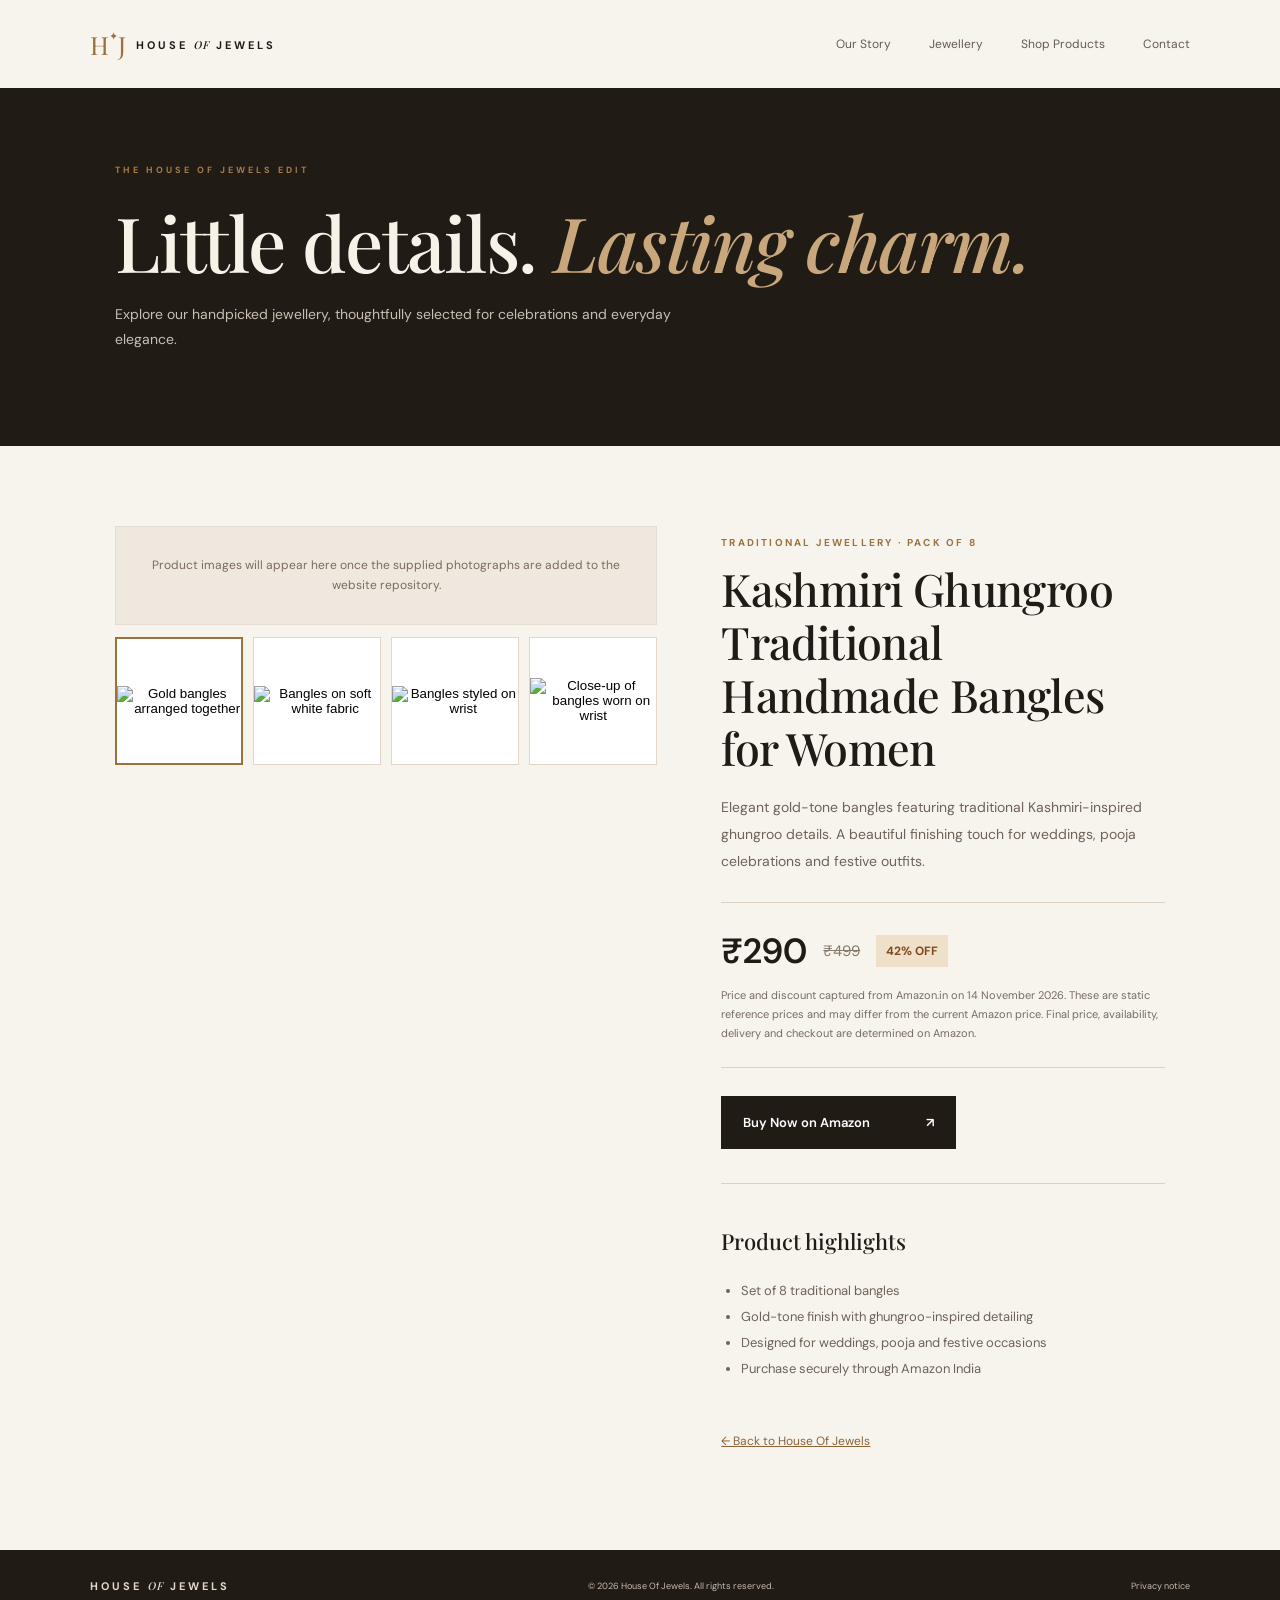
==== products.html @ a2a56f14 "Add product catalogue page with Kashmiri ghungroo bangles and Amazon link" ====
<!doctype html>
<html lang="en">
<head>
<meta charset="utf-8"><meta name="viewport" content="width=device-width, initial-scale=1">
<meta name="description" content="Shop Kashmiri Ghungroo Traditional Handmade Bangles (Pack of 8) from House Of Jewels on Amazon India.">
<meta name="theme-color" content="#17130f">
<title>Shop Jewellery | House Of Jewels</title>
<link rel="preconnect" href="https://fonts.googleapis.com"><link rel="preconnect" href="https://fonts.gstatic.com" crossorigin>
<link href="https://fonts.googleapis.com/css2?family=DM+Sans:wght@400;500;600;700&family=Playfair+Display:wght@500;600;700&display=swap" rel="stylesheet">
<link rel="stylesheet" href="styles.css">
<style>
.shop-hero{background:#211b16;color:#f7f1e7;padding:76px 9vw 80px}.shop-hero h1{font:500 clamp(44px,6vw,76px)/1.1 "Playfair Display",serif;letter-spacing:-1.5px;margin:0 0 18px}.shop-hero h1 em{color:#c7a77b}.shop-hero>p:last-child{color:#c9bfb3;max-width:570px;font-size:14px;line-height:1.8}.product-section{padding:80px 9vw 100px}.product-layout{display:grid;grid-template-columns:minmax(0,1.1fr) minmax(0,.9fr);gap:clamp(30px,5vw,85px);align-items:start}.product-image{width:100%;aspect-ratio:1/1;object-fit:contain;background:#fff;display:block}.gallery-main{background:#fff;border:1px solid #e5ddd1;overflow:hidden}.gallery-thumbs{display:grid;grid-template-columns:repeat(4,1fr);gap:10px;margin-top:12px}.gallery-thumbs button{border:1px solid #e1d6c8;background:#fff;padding:0;cursor:pointer;aspect-ratio:1/1;overflow:hidden}.gallery-thumbs button[aria-pressed=true]{border:2px solid #9b713e}.gallery-thumbs img{width:100%;height:100%;object-fit:contain}.product-kicker{font-size:10px;letter-spacing:2.2px;color:#9b713e;font-weight:700;text-transform:uppercase}.product-info h2{font:500 clamp(32px,3.5vw,48px)/1.18 "Playfair Display",serif;letter-spacing:-.6px;margin:14px 0 20px}.product-desc{color:#6f6257;font-size:14px;line-height:1.9}.price-box{border-top:1px solid #dcd1c2;border-bottom:1px solid #dcd1c2;padding:25px 0;margin:28px 0}.price-row{display:flex;align-items:center;gap:16px;flex-wrap:wrap}.price{font-size:35px;font-weight:600}.mrp{color:#86796c;text-decoration:line-through;font-size:15px}.discount{background:#efe0cb;color:#7e4b1c;font-size:12px;font-weight:700;padding:8px 10px}.price-note{font-size:11px;color:#776b60;line-height:1.7;margin:12px 0 0}.buy-button{display:inline-flex;align-items:center;justify-content:space-between;gap:35px;background:#211b16;color:#fff;text-decoration:none;padding:18px 22px;font-size:13px;font-weight:600;min-width:235px}.buy-button:hover{background:#8b6337}.details{margin-top:34px;padding-top:20px;border-top:1px solid #dcd1c2}.details h3{font:500 22px "Playfair Display",serif}.details ul{padding-left:20px;color:#6f6257;font-size:13px;line-height:2}.back-link{display:inline-block;margin-top:38px;font-size:12px;color:#8b6337}.image-fallback{display:none;padding:28px;text-align:center;color:#7b6b5d;font-size:12px;line-height:1.7;background:#eee8de}.image-fallback.visible{display:block}@media(max-width:760px){.shop-hero{padding:55px 7vw}.product-section{padding:45px 7vw 80px}.product-layout{grid-template-columns:1fr}.gallery-thumbs{gap:7px}.product-info h2{font-size:35px}.buy-button{width:100%}}
</style>
</head>
<body>
<a class="skip-link" href="#main">Skip to content</a>
<header class="site-header">
<a class="brand" href="index.html" aria-label="House Of Jewels home"><span class="brand-mark" aria-hidden="true">H<span>✦</span>J</span><span class="brand-name">HOUSE <i>OF</i> JEWELS</span></a>
<button class="menu-toggle" aria-expanded="false" aria-controls="primary-nav" aria-label="Open navigation"><span></span><span></span></button>
<nav id="primary-nav" class="nav"><a href="index.html#about">Our Story</a><a href="index.html#collections">Jewellery</a><a href="products.html" aria-current="page">Shop Products</a><a href="index.html#contact">Contact</a></nav>
</header>
<main id="main">
<section class="shop-hero"><p class="eyebrow">THE HOUSE OF JEWELS EDIT</p><h1>Little details. <em>Lasting charm.</em></h1><p>Explore our handpicked jewellery, thoughtfully selected for celebrations and everyday elegance.</p></section>
<section class="product-section" aria-label="Available products">
<article class="product-layout">
<div class="gallery">
<div class="gallery-main"><img class="product-image" id="featured-image" src="images/kashmiri-bangles-1.jpg" alt="Gold-tone Kashmiri ghungroo bangles, pack of eight" onerror="this.style.display='none';document.getElementById('image-fallback').classList.add('visible')"><div class="image-fallback" id="image-fallback">Product images will appear here once the supplied photographs are added to the website repository.</div></div>
<div class="gallery-thumbs" aria-label="Product photographs">
<button type="button" aria-label="Show product image 1" aria-pressed="true" data-image="images/kashmiri-bangles-1.jpg"><img src="images/kashmiri-bangles-1.jpg" alt="Gold bangles arranged together" loading="lazy"></button>
<button type="button" aria-label="Show product image 2" aria-pressed="false" data-image="images/kashmiri-bangles-2.jpg"><img src="images/kashmiri-bangles-2.jpg" alt="Bangles on soft white fabric" loading="lazy"></button>
<button type="button" aria-label="Show product image 3" aria-pressed="false" data-image="images/kashmiri-bangles-3.jpg"><img src="images/kashmiri-bangles-3.jpg" alt="Bangles styled on wrist" loading="lazy"></button>
<button type="button" aria-label="Show product image 4" aria-pressed="false" data-image="images/kashmiri-bangles-4.jpg"><img src="images/kashmiri-bangles-4.jpg" alt="Close-up of bangles worn on wrist" loading="lazy"></button>
</div>
</div>
<div class="product-info">
<p class="product-kicker">Traditional Jewellery · Pack of 8</p>
<h2>Kashmiri Ghungroo Traditional Handmade Bangles for Women</h2>
<p class="product-desc">Elegant gold-tone bangles featuring traditional Kashmiri-inspired ghungroo details. A beautiful finishing touch for weddings, pooja celebrations and festive outfits.</p>
<div class="price-box"><div class="price-row"><span class="price">₹290</span><span class="mrp" aria-label="Maximum retail price ₹499">₹499</span><span class="discount">42% OFF</span></div><p class="price-note">Price and discount captured from Amazon.in on 14 November 2026. These are static reference prices and may differ from the current Amazon price. Final price, availability, delivery and checkout are determined on Amazon.</p></div>
<a class="buy-button" href="https://amzn.in/d/06yjEgk7" target="_blank" rel="noopener noreferrer sponsored">Buy Now on Amazon <span aria-hidden="true">↗</span></a>
<div class="details"><h3>Product highlights</h3><ul><li>Set of 8 traditional bangles</li><li>Gold-tone finish with ghungroo-inspired detailing</li><li>Designed for weddings, pooja and festive occasions</li><li>Purchase securely through Amazon India</li></ul></div>
<a class="back-link" href="index.html">← Back to House Of Jewels</a>
</div>
</article>
</section>
</main>
<footer class="footer"><a class="footer-brand" href="index.html">HOUSE <i>OF</i> JEWELS</a><span>© <span id="year"></span> House Of Jewels. All rights reserved.</span><a href="privacy.html">Privacy notice</a></footer>
<script src="script.js"></script>
<script>
document.querySelectorAll('[data-image]').forEach(button=>button.addEventListener('click',()=>{const image=document.getElementById('featured-image');const fallback=document.getElementById('image-fallback');image.style.display='block';fallback.classList.remove('visible');image.src=button.dataset.image;document.querySelectorAll('[data-image]').forEach(b=>b.setAttribute('aria-pressed',String(b===button)))}));
</script>
</body>
</html>
---- styles.css ----
*{box-sizing:border-box}html{scroll-behavior:smooth}body{margin:0;background:#f7f4ee;color:#211b16;font-family:"DM Sans",Arial,sans-serif;-webkit-font-smoothing:antialiased}a{color:inherit}.skip-link{position:absolute;left:-999px;top:10px;background:#fff;padding:12px;z-index:20}.skip-link:focus{left:10px}.site-header{height:88px;padding:0 7vw;display:flex;align-items:center;justify-content:space-between;background:#f7f4ee;position:relative;z-index:5}.brand{text-decoration:none;display:flex;align-items:center;gap:13px}.brand-mark{font-family:"Playfair Display",serif;font-size:25px;letter-spacing:-3px;color:#9b713e}.brand-mark span{font-size:11px;vertical-align:top;margin:0 3px}.brand-name,.footer-brand{font-size:11px;letter-spacing:3px;font-weight:700}.brand-name i,.footer-brand i{font-family:"Playfair Display",serif;font-weight:500;letter-spacing:1px}.nav{display:flex;gap:38px}.nav a{text-decoration:none;font-size:12px;color:#665b50}.nav a:hover,.footer a:hover{color:#a77940}.menu-toggle{display:none;background:none;border:0}.hero{background:#211b16;color:#f7f1e7;min-height:590px;padding:80px 7vw 25px;position:relative;display:grid;grid-template-columns:1fr 1fr;align-items:center;overflow:hidden}.hero-copy{position:relative;z-index:2;padding:15px 0 55px}.eyebrow{font-size:9px;letter-spacing:3px;font-weight:700;color:#a77c48;margin:0 0 24px}.eyebrow span{display:inline-block;width:24px;height:1px;background:#a77c48;vertical-align:middle;margin-right:10px}.hero h1,h2{font-family:"Playfair Display",Georgia,serif;font-weight:500;letter-spacing:-1.5px}.hero h1{font-size:clamp(54px,7vw,92px);line-height:.99;margin:0 0 28px}.hero h1 em,h2 em{color:#c7a77b;font-weight:500}.hero-intro{max-width:430px;color:#c9bfb3;font-size:14px;line-height:1.9;margin:0 0 32px}.button{display:inline-flex;align-items:center;gap:30px;padding:16px 20px;text-decoration:none;font-size:11px;letter-spacing:.5px}.button-light{background:#c6a477;color:#211b16}.button-light:hover{background:#dfc29a}.hero-art{height:420px;position:relative;display:flex;align-items:center;justify-content:center}.halo{position:absolute;border:1px solid rgba(211,174,122,.25);border-radius:50%;width:350px;height:350px}.halo-two{width:285px;height:285px;border-color:rgba(211,174,122,.38)}.gold-disc{width:180px;height:180px;border-radius:50%;background:radial-gradient(circle at 35% 28%,#f5dfad 0,#c89a59 35%,#82562b 72%,#d2ae76 100%);box-shadow:0 25px 70px #0008,inset -15px -12px 25px #56371966;transform:translate(12px,-5px)}.gold-line{position:absolute;width:250px;height:250px;border:2px solid #d5b27b;border-radius:50%;transform:rotateX(68deg) rotate(-25deg);box-shadow:0 0 15px #d4ad7266}.hero-caption{position:absolute;bottom:18px;left:5%;right:5%;display:flex;justify-content:space-between;color:#a99b8b;font-size:8px;letter-spacing:2px}.hero-bottom{grid-column:1/-1;border-top:1px solid #ffffff25;padding-top:17px;display:flex;justify-content:space-between;color:#9e9183;font-size:8px;letter-spacing:2px}.section{padding:115px 10vw}.intro-grid{display:grid;grid-template-columns:1fr 1fr;gap:9vw}.intro h2,.section h2,.contact h2{font-size:clamp(42px,5vw,64px);line-height:1.08;margin:0}.intro h2 em,.section h2 em,.contact h2 em{color:#a77c48}.intro-text{max-width:500px}.lead{font-family:"Playfair Display",serif;font-size:23px;line-height:1.4;margin:0 0 20px}.intro-text p:not(.lead){font-size:13px;line-height:2;color:#766b60}.collections{background:#eee8de}.section-heading{display:flex;justify-content:space-between;align-items:end;margin-bottom:48px}.section-heading>p{max-width:220px;font-size:12px;line-height:1.8;color:#766b60}.editorial-grid{display:grid;grid-template-columns:repeat(3,1fr);gap:22px}.editorial-card{min-width:0}.abstract-art{height:330px;position:relative;overflow:hidden;background:#d8c7ae;display:flex;align-items:center;justify-content:center}.art-one{background:linear-gradient(140deg,#d9c8ae,#a98a64)}.ring-shape{width:190px;height:190px;border:12px solid #d8b77f;border-radius:50%;transform:rotateX(65deg) rotate(-20deg);box-shadow:0 18px 25px #4a321d44,inset 0 0 0 2px #f4dfb5}.art-two{background:linear-gradient(145deg,#c7b8a7,#eee4d5)}.pearl-shape{width:95px;height:95px;border-radius:50%;background:radial-gradient(circle at 30% 25%,#fff,#e8ddcb 48%,#a89479);box-shadow:15px 20px 35px #59452c55}.pearl-shape.small{width:45px;height:45px;position:absolute;transform:translate(75px,65px)}.art-three{background:linear-gradient(135deg,#b2a18c,#e4d8c7)}.arc-shape{width:210px;height:210px;border:7px solid #9b6e3c;border-radius:50%;border-bottom-color:transparent;transform:rotate(35deg);box-shadow:0 15px 22px #49331d44}.card-label{display:flex;align-items:center;gap:17px;padding:18px 0;border-bottom:1px solid #cfc4b5}.card-label span{font-size:9px;color:#a77c48}.card-label h3{font-family:"Playfair Display",serif;font-size:18px;font-weight:500;margin:0}.note{font-size:10px;color:#81766a;margin-top:22px}.quote-band{background:#29221b;color:#f7f1e7;text-align:center;padding:90px 12vw}.quote-band blockquote{font-family:"Playfair Display",serif;font-size:clamp(28px,4vw,47px);line-height:1.3;max-width:800px;margin:0 auto 28px}.ornament{color:#c7a477}.contact{display:grid;grid-template-columns:1.4fr .6fr;gap:8vw;align-items:center}.contact-copy>p:not(.eyebrow){max-width:430px;font-size:13px;line-height:1.9;color:#766b60;margin:25px 0}.email-link{display:inline-block;color:#8b6337;text-decoration:none;border-bottom:1px solid #c6a477;padding-bottom:8px;font-size:13px}.email-link span{padding-left:15px}.contact-aside{text-align:center;border-left:1px solid #d9d0c4;padding:25px}.contact-seal{width:135px;height:135px;border:1px solid #b58a58;border-radius:50%;display:grid;place-content:center;margin:0 auto 20px;font-family:"Playfair Display",serif;font-size:36px;color:#9b713e;letter-spacing:-5px}.contact-seal span{font-size:13px}.contact-aside p{font-size:9px;letter-spacing:3px;font-weight:700}.contact-aside>span{font-size:8px;letter-spacing:3px;color:#8b7e70}.footer{padding:28px 7vw;background:#211b16;color:#c7bbae;display:flex;justify-content:space-between;align-items:center;gap:20px;font-size:9px}.footer-brand{text-decoration:none;color:#e5d8c6}.footer a:not(.footer-brand){color:#c7bbae;text-decoration:none}.privacy-page{max-width:780px;margin:70px auto;padding:0 24px 90px;min-height:70vh}.privacy-page h1{font:500 48px "Playfair Display",serif}.privacy-page p{font-size:14px;line-height:1.9;color:#655b51}.privacy-page a{color:#8b6337}
@media(max-width:760px){.site-header{height:72px;padding:0 6vw}.menu-toggle{display:flex;flex-direction:column;gap:6px;padding:10px}.menu-toggle span{width:22px;height:1px;background:#211b16}.nav{display:none;position:absolute;top:72px;left:0;right:0;background:#f7f4ee;padding:20px 6vw 25px;flex-direction:column;gap:20px;border-top:1px solid #e7dfd4}.nav.open{display:flex}.hero{padding:65px 7vw 22px;grid-template-columns:1fr;min-height:0}.hero-copy{padding:0}.hero h1{font-size:61px}.hero-art{height:300px;margin-top:5px}.halo{width:260px;height:260px}.halo-two{width:210px;height:210px}.gold-disc{width:135px;height:135px}.gold-line{width:190px;height:190px}.hero-bottom{font-size:7px;gap:10px}.hero-bottom span:nth-child(2){display:none}.section{padding:78px 7vw}.intro-grid{grid-template-columns:1fr;gap:28px}.intro h2,.section h2,.contact h2{font-size:47px}.section-heading{display:block}.section-heading>p{margin-top:18px}.editorial-grid{grid-template-columns:1fr;gap:30px}.abstract-art{height:300px}.quote-band{padding:75px 8vw}.contact{grid-template-columns:1fr;gap:35px}.contact-aside{border-left:0;border-top:1px solid #d9d0c4}.footer{padding:25px 7vw;flex-wrap:wrap}.footer span{order:3;width:100%}.privacy-page{margin-top:45px}}
@media(prefers-reduced-motion:reduce){html{scroll-behavior:auto}}
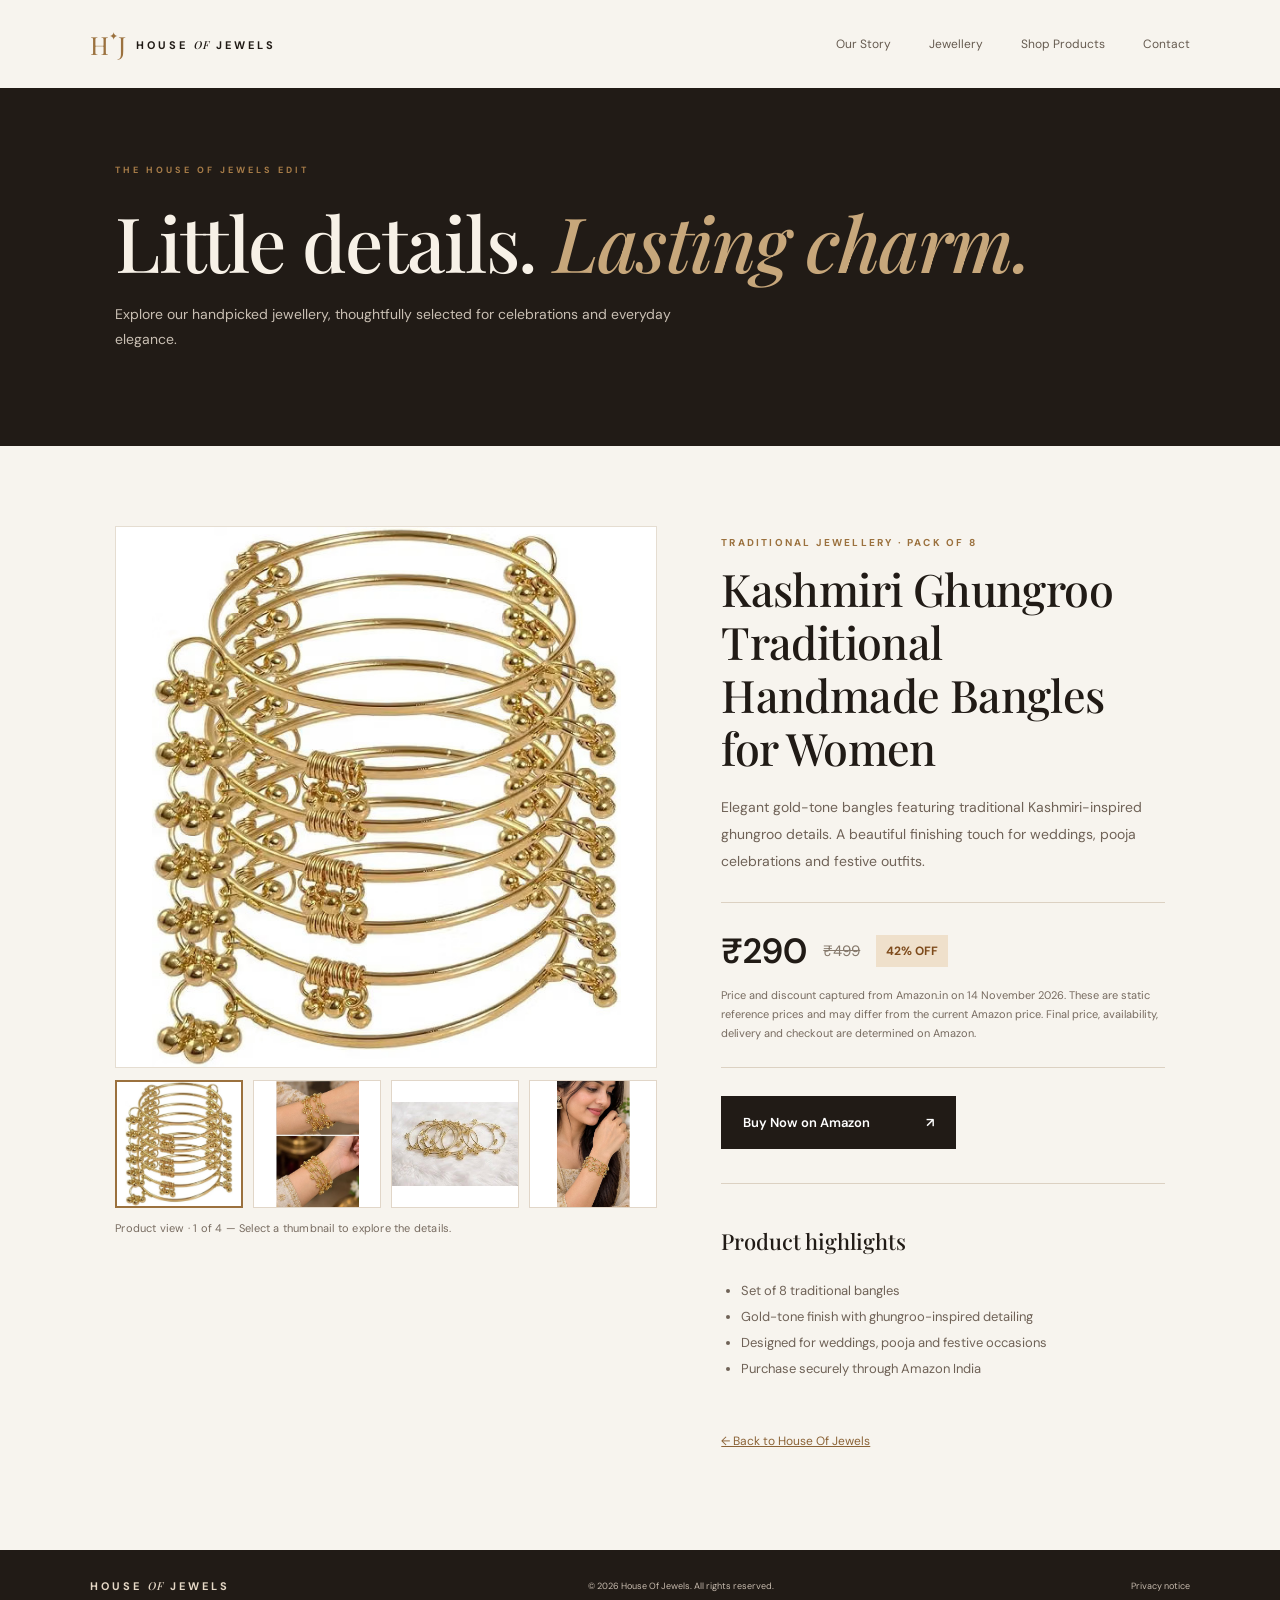
==== commit 4d29232c: "Polish product image gallery for four uploaded photographs" ====
--- a/products.html
+++ b/products.html
@@ -9,7 +9,7 @@
 <link href="https://fonts.googleapis.com/css2?family=DM+Sans:wght@400;500;600;700&family=Playfair+Display:wght@500;600;700&display=swap" rel="stylesheet">
 <link rel="stylesheet" href="styles.css">
 <style>
-.shop-hero{background:#211b16;color:#f7f1e7;padding:76px 9vw 80px}.shop-hero h1{font:500 clamp(44px,6vw,76px)/1.1 "Playfair Display",serif;letter-spacing:-1.5px;margin:0 0 18px}.shop-hero h1 em{color:#c7a77b}.shop-hero>p:last-child{color:#c9bfb3;max-width:570px;font-size:14px;line-height:1.8}.product-section{padding:80px 9vw 100px}.product-layout{display:grid;grid-template-columns:minmax(0,1.1fr) minmax(0,.9fr);gap:clamp(30px,5vw,85px);align-items:start}.product-image{width:100%;aspect-ratio:1/1;object-fit:contain;background:#fff;display:block}.gallery-main{background:#fff;border:1px solid #e5ddd1;overflow:hidden}.gallery-thumbs{display:grid;grid-template-columns:repeat(4,1fr);gap:10px;margin-top:12px}.gallery-thumbs button{border:1px solid #e1d6c8;background:#fff;padding:0;cursor:pointer;aspect-ratio:1/1;overflow:hidden}.gallery-thumbs button[aria-pressed=true]{border:2px solid #9b713e}.gallery-thumbs img{width:100%;height:100%;object-fit:contain}.product-kicker{font-size:10px;letter-spacing:2.2px;color:#9b713e;font-weight:700;text-transform:uppercase}.product-info h2{font:500 clamp(32px,3.5vw,48px)/1.18 "Playfair Display",serif;letter-spacing:-.6px;margin:14px 0 20px}.product-desc{color:#6f6257;font-size:14px;line-height:1.9}.price-box{border-top:1px solid #dcd1c2;border-bottom:1px solid #dcd1c2;padding:25px 0;margin:28px 0}.price-row{display:flex;align-items:center;gap:16px;flex-wrap:wrap}.price{font-size:35px;font-weight:600}.mrp{color:#86796c;text-decoration:line-through;font-size:15px}.discount{background:#efe0cb;color:#7e4b1c;font-size:12px;font-weight:700;padding:8px 10px}.price-note{font-size:11px;color:#776b60;line-height:1.7;margin:12px 0 0}.buy-button{display:inline-flex;align-items:center;justify-content:space-between;gap:35px;background:#211b16;color:#fff;text-decoration:none;padding:18px 22px;font-size:13px;font-weight:600;min-width:235px}.buy-button:hover{background:#8b6337}.details{margin-top:34px;padding-top:20px;border-top:1px solid #dcd1c2}.details h3{font:500 22px "Playfair Display",serif}.details ul{padding-left:20px;color:#6f6257;font-size:13px;line-height:2}.back-link{display:inline-block;margin-top:38px;font-size:12px;color:#8b6337}.image-fallback{display:none;padding:28px;text-align:center;color:#7b6b5d;font-size:12px;line-height:1.7;background:#eee8de}.image-fallback.visible{display:block}@media(max-width:760px){.shop-hero{padding:55px 7vw}.product-section{padding:45px 7vw 80px}.product-layout{grid-template-columns:1fr}.gallery-thumbs{gap:7px}.product-info h2{font-size:35px}.buy-button{width:100%}}
+.shop-hero{background:#211b16;color:#f7f1e7;padding:76px 9vw 80px}.shop-hero h1{font:500 clamp(44px,6vw,76px)/1.1 "Playfair Display",serif;letter-spacing:-1.5px;margin:0 0 18px}.shop-hero h1 em{color:#c7a77b}.shop-hero>p:last-child{color:#c9bfb3;max-width:570px;font-size:14px;line-height:1.8}.product-section{padding:80px 9vw 100px}.product-layout{display:grid;grid-template-columns:minmax(0,1.1fr) minmax(0,.9fr);gap:clamp(30px,5vw,85px);align-items:start}.product-image{width:100%;aspect-ratio:1/1;object-fit:contain;background:#fff;display:block}.gallery-main{background:#fff;border:1px solid #e5ddd1;overflow:hidden}.gallery-thumbs{display:grid;grid-template-columns:repeat(4,1fr);gap:10px;margin-top:12px}.gallery-thumbs button{border:1px solid #e1d6c8;background:#fff;padding:0;cursor:pointer;aspect-ratio:1/1;overflow:hidden}.gallery-thumbs button[aria-pressed=true]{border:2px solid #9b713e}.gallery-thumbs img{width:100%;height:100%;object-fit:contain}.product-kicker{font-size:10px;letter-spacing:2.2px;color:#9b713e;font-weight:700;text-transform:uppercase}.product-info h2{font:500 clamp(32px,3.5vw,48px)/1.18 "Playfair Display",serif;letter-spacing:-.6px;margin:14px 0 20px}.product-desc{color:#6f6257;font-size:14px;line-height:1.9}.price-box{border-top:1px solid #dcd1c2;border-bottom:1px solid #dcd1c2;padding:25px 0;margin:28px 0}.price-row{display:flex;align-items:center;gap:16px;flex-wrap:wrap}.price{font-size:35px;font-weight:600}.mrp{color:#86796c;text-decoration:line-through;font-size:15px}.discount{background:#efe0cb;color:#7e4b1c;font-size:12px;font-weight:700;padding:8px 10px}.price-note{font-size:11px;color:#776b60;line-height:1.7;margin:12px 0 0}.buy-button{display:inline-flex;align-items:center;justify-content:space-between;gap:35px;background:#211b16;color:#fff;text-decoration:none;padding:18px 22px;font-size:13px;font-weight:600;min-width:235px}.buy-button:hover{background:#8b6337}.details{margin-top:34px;padding-top:20px;border-top:1px solid #dcd1c2}.details h3{font:500 22px "Playfair Display",serif}.details ul{padding-left:20px;color:#6f6257;font-size:13px;line-height:2}.back-link{display:inline-block;margin-top:38px;font-size:12px;color:#8b6337}.gallery-hint{font-size:11px;color:#776b60;margin:13px 0 0;letter-spacing:.2px}.gallery-thumbs button:focus-visible{outline:3px solid #9b713e;outline-offset:3px}.image-fallback{display:none;padding:28px;text-align:center;color:#7b6b5d;font-size:12px;line-height:1.7;background:#eee8de}.image-fallback.visible{display:block}@media(max-width:760px){.shop-hero{padding:55px 7vw}.product-section{padding:45px 7vw 80px}.product-layout{grid-template-columns:1fr}.gallery-thumbs{gap:7px}.product-info h2{font-size:35px}.buy-button{width:100%}}
 </style>
 </head>
 <body>
@@ -24,13 +24,14 @@
 <section class="product-section" aria-label="Available products">
 <article class="product-layout">
 <div class="gallery">
-<div class="gallery-main"><img class="product-image" id="featured-image" src="images/kashmiri-bangles-1.jpg" alt="Gold-tone Kashmiri ghungroo bangles, pack of eight" onerror="this.style.display='none';document.getElementById('image-fallback').classList.add('visible')"><div class="image-fallback" id="image-fallback">Product images will appear here once the supplied photographs are added to the website repository.</div></div>
+<div class="gallery-main"><img class="product-image" id="featured-image" src="Images/kashmiri-bangles-1.jpg" alt="Gold-tone Kashmiri ghungroo bangles, pack of eight" onerror="this.style.display='none';document.getElementById('image-fallback').classList.add('visible')"><div class="image-fallback" id="image-fallback">The selected product photograph could not be loaded.</div></div>
 <div class="gallery-thumbs" aria-label="Product photographs">
-<button type="button" aria-label="Show product image 1" aria-pressed="true" data-image="images/kashmiri-bangles-1.jpg"><img src="images/kashmiri-bangles-1.jpg" alt="Gold bangles arranged together" loading="lazy"></button>
-<button type="button" aria-label="Show product image 2" aria-pressed="false" data-image="images/kashmiri-bangles-2.jpg"><img src="images/kashmiri-bangles-2.jpg" alt="Bangles on soft white fabric" loading="lazy"></button>
-<button type="button" aria-label="Show product image 3" aria-pressed="false" data-image="images/kashmiri-bangles-3.jpg"><img src="images/kashmiri-bangles-3.jpg" alt="Bangles styled on wrist" loading="lazy"></button>
-<button type="button" aria-label="Show product image 4" aria-pressed="false" data-image="images/kashmiri-bangles-4.jpg"><img src="images/kashmiri-bangles-4.jpg" alt="Close-up of bangles worn on wrist" loading="lazy"></button>
+<button type="button" aria-label="Show product image 1" aria-pressed="true" data-image="Images/kashmiri-bangles-1.jpg"><img src="Images/kashmiri-bangles-1.jpg" alt="Gold bangles arranged together" loading="lazy"></button>
+<button type="button" aria-label="Show product image 2" aria-pressed="false" data-image="Images/kashmiri-bangles-2.jpg"><img src="Images/kashmiri-bangles-2.jpg" alt="Bangles on soft white fabric" loading="lazy"></button>
+<button type="button" aria-label="Show product image 3" aria-pressed="false" data-image="Images/kashmiri-bangles-3.jpg"><img src="Images/kashmiri-bangles-3.jpg" alt="Bangles styled on wrist" loading="lazy"></button>
+<button type="button" aria-label="Show product image 4" aria-pressed="false" data-image="Images/kashmiri-bangles-4.jpg"><img src="Images/kashmiri-bangles-4.jpg" alt="Close-up of bangles worn on wrist" loading="lazy"></button>
 </div>
+<p class="gallery-hint" id="gallery-hint" aria-live="polite">Product view · 1 of 4 — Select a thumbnail to explore the details.</p>
 </div>
 <div class="product-info">
 <p class="product-kicker">Traditional Jewellery · Pack of 8</p>
@@ -47,7 +48,20 @@
 <footer class="footer"><a class="footer-brand" href="index.html">HOUSE <i>OF</i> JEWELS</a><span>© <span id="year"></span> House Of Jewels. All rights reserved.</span><a href="privacy.html">Privacy notice</a></footer>
 <script src="script.js"></script>
 <script>
-document.querySelectorAll('[data-image]').forEach(button=>button.addEventListener('click',()=>{const image=document.getElementById('featured-image');const fallback=document.getElementById('image-fallback');image.style.display='block';fallback.classList.remove('visible');image.src=button.dataset.image;document.querySelectorAll('[data-image]').forEach(b=>b.setAttribute('aria-pressed',String(b===button)))}));
+const featuredImage=document.getElementById('featured-image');
+const galleryFallback=document.getElementById('image-fallback');
+const galleryHint=document.getElementById('gallery-hint');
+const thumbs=[...document.querySelectorAll('[data-image]')];
+thumbs.forEach((button,index)=>button.addEventListener('click',()=>{
+  if(featuredImage.getAttribute('src')!==button.dataset.image){
+    featuredImage.style.display='block';
+    galleryFallback.classList.remove('visible');
+    featuredImage.src=button.dataset.image;
+    featuredImage.alt=button.querySelector('img').alt;
+  }
+  thumbs.forEach(b=>b.setAttribute('aria-pressed',String(b===button)));
+  galleryHint.textContent='Product view · '+(index+1)+' of '+thumbs.length;
+}));
 </script>
 </body>
 </html>
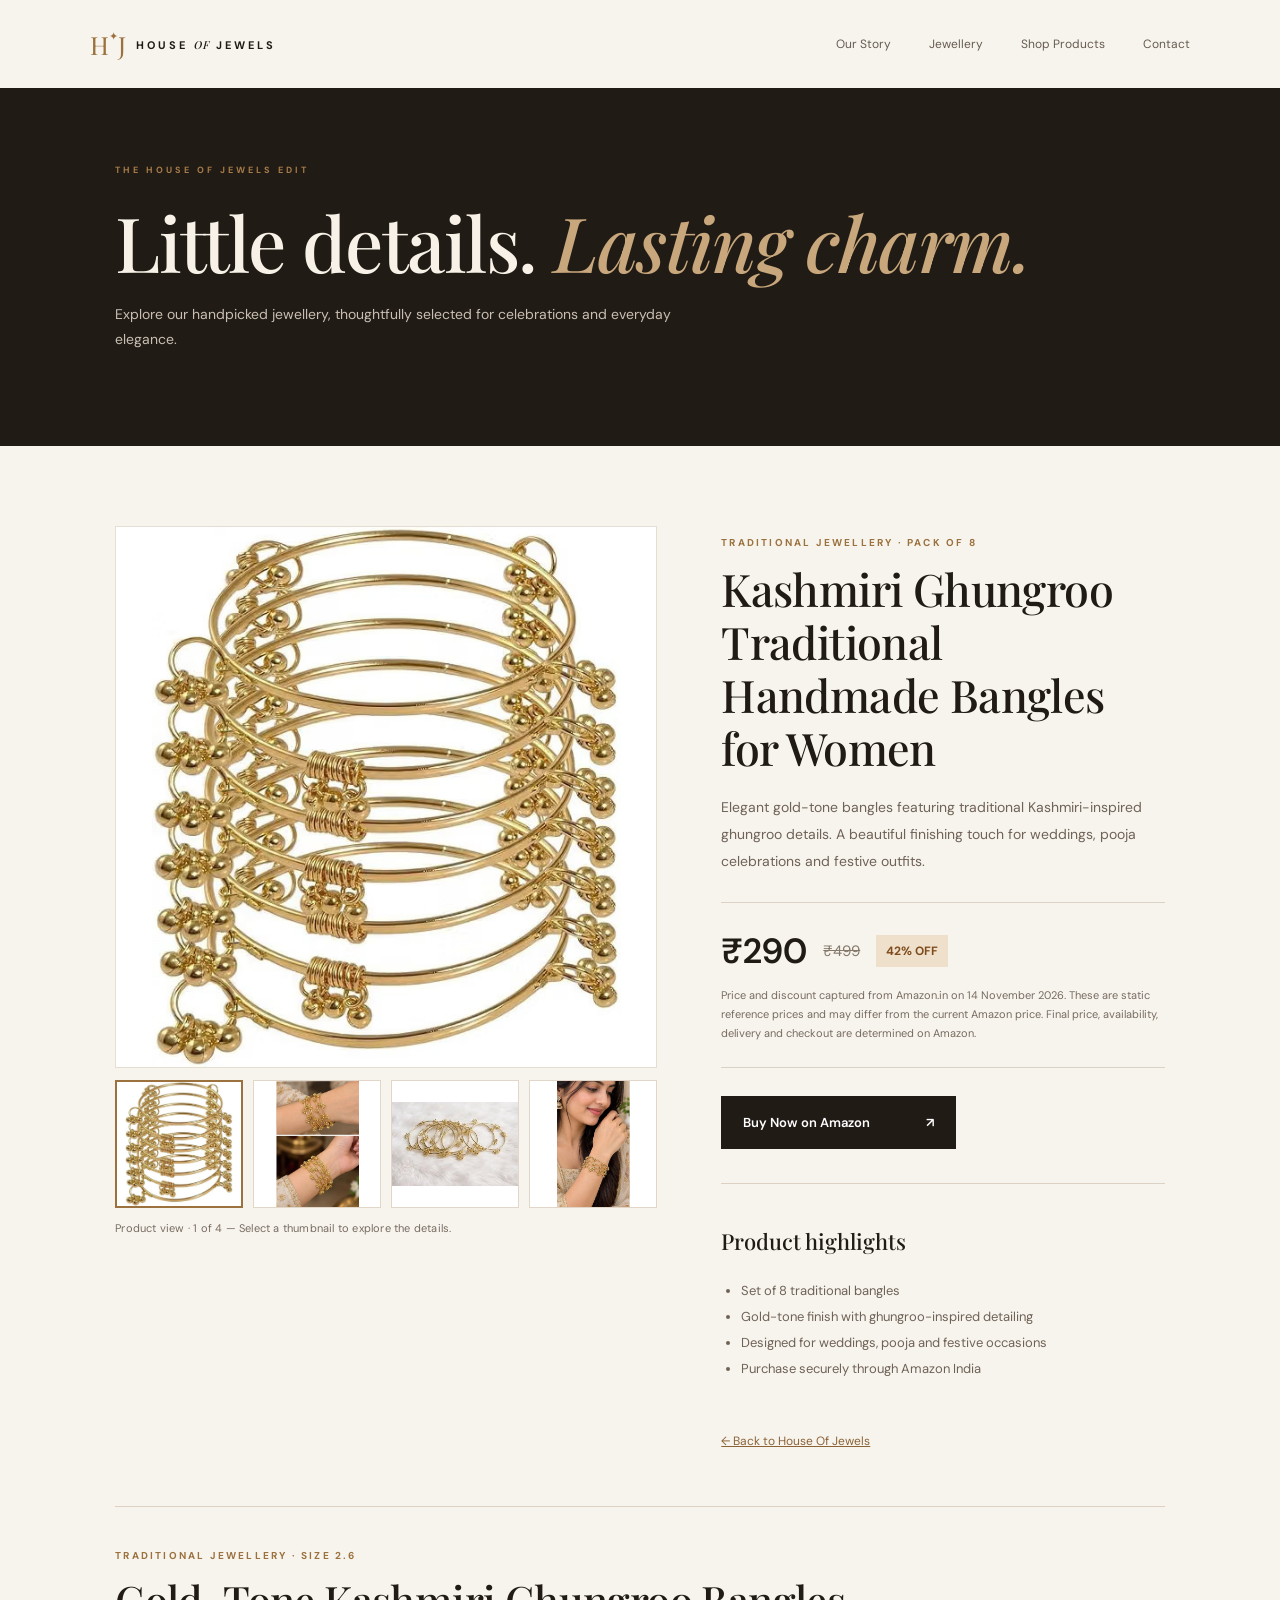
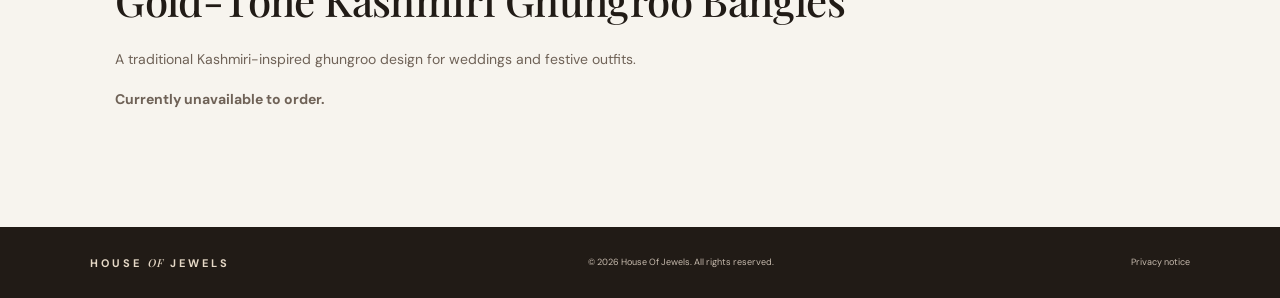
==== commit 69b6d80b: "Add gold-tone size 2.6 bangle preview" ====
--- a/products.html
+++ b/products.html
@@ -10,6 +10,8 @@
 <link rel="stylesheet" href="styles.css">
 <style>
 .shop-hero{background:#211b16;color:#f7f1e7;padding:76px 9vw 80px}.shop-hero h1{font:500 clamp(44px,6vw,76px)/1.1 "Playfair Display",serif;letter-spacing:-1.5px;margin:0 0 18px}.shop-hero h1 em{color:#c7a77b}.shop-hero>p:last-child{color:#c9bfb3;max-width:570px;font-size:14px;line-height:1.8}.product-section{padding:80px 9vw 100px}.product-layout{display:grid;grid-template-columns:minmax(0,1.1fr) minmax(0,.9fr);gap:clamp(30px,5vw,85px);align-items:start}.product-image{width:100%;aspect-ratio:1/1;object-fit:contain;background:#fff;display:block}.gallery-main{background:#fff;border:1px solid #e5ddd1;overflow:hidden}.gallery-thumbs{display:grid;grid-template-columns:repeat(4,1fr);gap:10px;margin-top:12px}.gallery-thumbs button{border:1px solid #e1d6c8;background:#fff;padding:0;cursor:pointer;aspect-ratio:1/1;overflow:hidden}.gallery-thumbs button[aria-pressed=true]{border:2px solid #9b713e}.gallery-thumbs img{width:100%;height:100%;object-fit:contain}.product-kicker{font-size:10px;letter-spacing:2.2px;color:#9b713e;font-weight:700;text-transform:uppercase}.product-info h2{font:500 clamp(32px,3.5vw,48px)/1.18 "Playfair Display",serif;letter-spacing:-.6px;margin:14px 0 20px}.product-desc{color:#6f6257;font-size:14px;line-height:1.9}.price-box{border-top:1px solid #dcd1c2;border-bottom:1px solid #dcd1c2;padding:25px 0;margin:28px 0}.price-row{display:flex;align-items:center;gap:16px;flex-wrap:wrap}.price{font-size:35px;font-weight:600}.mrp{color:#86796c;text-decoration:line-through;font-size:15px}.discount{background:#efe0cb;color:#7e4b1c;font-size:12px;font-weight:700;padding:8px 10px}.price-note{font-size:11px;color:#776b60;line-height:1.7;margin:12px 0 0}.buy-button{display:inline-flex;align-items:center;justify-content:space-between;gap:35px;background:#211b16;color:#fff;text-decoration:none;padding:18px 22px;font-size:13px;font-weight:600;min-width:235px}.buy-button:hover{background:#8b6337}.details{margin-top:34px;padding-top:20px;border-top:1px solid #dcd1c2}.details h3{font:500 22px "Playfair Display",serif}.details ul{padding-left:20px;color:#6f6257;font-size:13px;line-height:2}.back-link{display:inline-block;margin-top:38px;font-size:12px;color:#8b6337}.gallery-hint{font-size:11px;color:#776b60;margin:13px 0 0;letter-spacing:.2px}.gallery-thumbs button:focus-visible{outline:3px solid #9b713e;outline-offset:3px}.image-fallback{display:none;padding:28px;text-align:center;color:#7b6b5d;font-size:12px;line-height:1.7;background:#eee8de}.image-fallback.visible{display:block}@media(max-width:760px){.shop-hero{padding:55px 7vw}.product-section{padding:45px 7vw 80px}.product-layout{grid-template-columns:1fr}.gallery-thumbs{gap:7px}.product-info h2{font-size:35px}.buy-button{width:100%}}
+
+.product-preview{margin-top:56px;padding:32px 0 0;border-top:1px solid #dcd1c2}.product-preview .product-desc{max-width:55ch}.product-preview h2{font-size:clamp(28px,3.5vw,42px)}
 </style>
 </head>
 <body>
@@ -21,7 +23,7 @@
 </header>
 <main id="main">
 <section class="shop-hero"><p class="eyebrow">THE HOUSE OF JEWELS EDIT</p><h1>Little details. <em>Lasting charm.</em></h1><p>Explore our handpicked jewellery, thoughtfully selected for celebrations and everyday elegance.</p></section>
-<section class="product-section" aria-label="Available products">
+<section class="product-section" aria-label="Bangles">
 <article class="product-layout">
 <div class="gallery">
 <div class="gallery-main"><img class="product-image" id="featured-image" src="Images/kashmiri-bangles-1.jpg" alt="Gold-tone Kashmiri ghungroo bangles, pack of eight" onerror="this.style.display='none';document.getElementById('image-fallback').classList.add('visible')"><div class="image-fallback" id="image-fallback">The selected product photograph could not be loaded.</div></div>
@@ -38,10 +40,16 @@
 <h2>Kashmiri Ghungroo Traditional Handmade Bangles for Women</h2>
 <p class="product-desc">Elegant gold-tone bangles featuring traditional Kashmiri-inspired ghungroo details. A beautiful finishing touch for weddings, pooja celebrations and festive outfits.</p>
 <div class="price-box"><div class="price-row"><span class="price">₹290</span><span class="mrp" aria-label="Maximum retail price ₹499">₹499</span><span class="discount">42% OFF</span></div><p class="price-note">Price and discount captured from Amazon.in on 14 November 2026. These are static reference prices and may differ from the current Amazon price. Final price, availability, delivery and checkout are determined on Amazon.</p></div>
-<a class="buy-button" href="https://amzn.in/d/06yjEgk7" target="_blank" rel="noopener noreferrer sponsored">Buy Now on Amazon <span aria-hidden="true">↗</span></a>
+<a class="buy-button" href="https://www.amazon.in/dp/B0HJHMZ9S3" target="_blank" rel="noopener noreferrer sponsored">Buy Now on Amazon <span aria-hidden="true">↗</span></a>
 <div class="details"><h3>Product highlights</h3><ul><li>Set of 8 traditional bangles</li><li>Gold-tone finish with ghungroo-inspired detailing</li><li>Designed for weddings, pooja and festive occasions</li><li>Purchase securely through Amazon India</li></ul></div>
 <a class="back-link" href="index.html">← Back to House Of Jewels</a>
 </div>
+</article>
+<article class="product-info product-preview" id="gold-tone-size-2-6" aria-labelledby="gold-tone-size-2-6-title">
+<p class="product-kicker">Traditional Jewellery · Size 2.6</p>
+<h2 id="gold-tone-size-2-6-title">Gold-Tone Kashmiri Ghungroo Bangles</h2>
+<p class="product-desc">A traditional Kashmiri-inspired ghungroo design for weddings and festive outfits.</p>
+<p class="product-desc"><strong>Currently unavailable to order.</strong></p>
 </article>
 </section>
 </main>
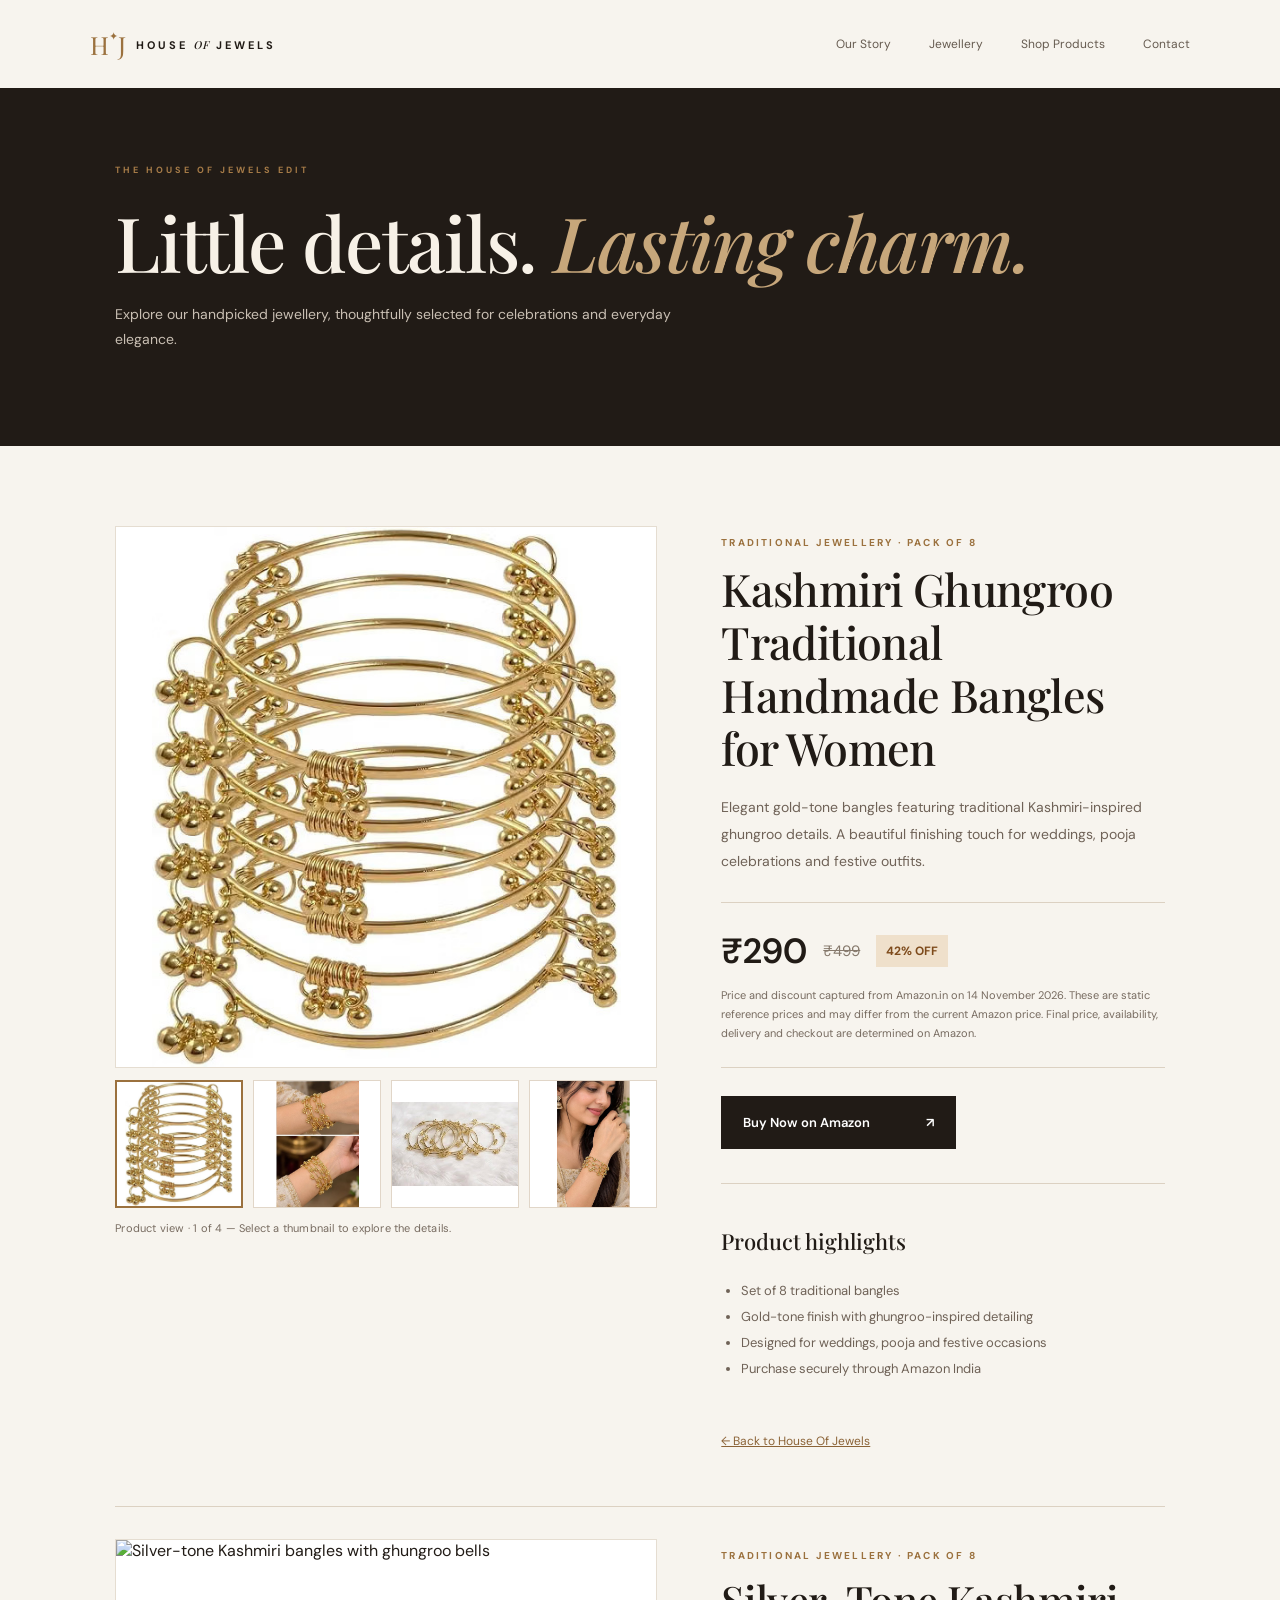
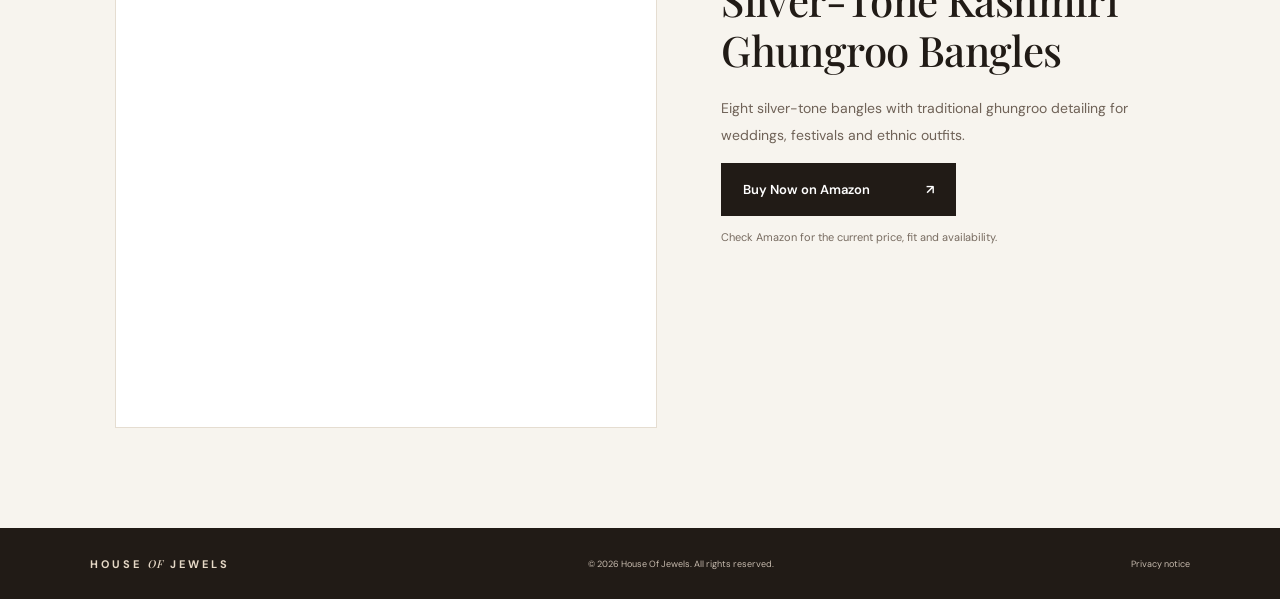
==== commit 1e51856f: "Publish silver-tone Kashmiri Ghungroo bangles on the shop page" ====
--- a/products.html
+++ b/products.html
@@ -2,7 +2,7 @@
 <html lang="en">
 <head>
 <meta charset="utf-8"><meta name="viewport" content="width=device-width, initial-scale=1">
-<meta name="description" content="Shop Kashmiri Ghungroo Traditional Handmade Bangles (Pack of 8) from House Of Jewels on Amazon India.">
+<meta name="description" content="Shop gold-tone and silver-tone Kashmiri Ghungroo Bangles from House Of Jewels on Amazon India.">
 <meta name="theme-color" content="#17130f">
 <title>Shop Jewellery | House Of Jewels</title>
 <link rel="preconnect" href="https://fonts.googleapis.com"><link rel="preconnect" href="https://fonts.gstatic.com" crossorigin>
@@ -45,11 +45,15 @@
 <a class="back-link" href="index.html">← Back to House Of Jewels</a>
 </div>
 </article>
-<article class="product-info product-preview" id="gold-tone-size-2-6" aria-labelledby="gold-tone-size-2-6-title">
-<p class="product-kicker">Traditional Jewellery · Size 2.6</p>
-<h2 id="gold-tone-size-2-6-title">Gold-Tone Kashmiri Ghungroo Bangles</h2>
-<p class="product-desc">A traditional Kashmiri-inspired ghungroo design for weddings and festive outfits.</p>
-<p class="product-desc"><strong>Currently unavailable to order.</strong></p>
+<article class="product-layout product-preview" id="silver-kashmiri-ghungroo" aria-labelledby="silver-kashmiri-title">
+<div class="gallery-main"><img class="product-image" src="https://m.media-amazon.com/images/I/51xlQnN7ujL.jpg" width="500" height="487" alt="Silver-tone Kashmiri bangles with ghungroo bells" loading="lazy"></div>
+<div class="product-info">
+<p class="product-kicker">Traditional Jewellery · Pack of 8</p>
+<h2 id="silver-kashmiri-title">Silver-Tone Kashmiri Ghungroo Bangles</h2>
+<p class="product-desc">Eight silver-tone bangles with traditional ghungroo detailing for weddings, festivals and ethnic outfits.</p>
+<a class="buy-button" href="https://www.amazon.in/dp/B0HRV9684T" target="_blank" rel="noopener noreferrer sponsored">Buy Now on Amazon <span aria-hidden="true">↗</span></a>
+<p class="price-note">Check Amazon for the current price, fit and availability.</p>
+</div>
 </article>
 </section>
 </main>
